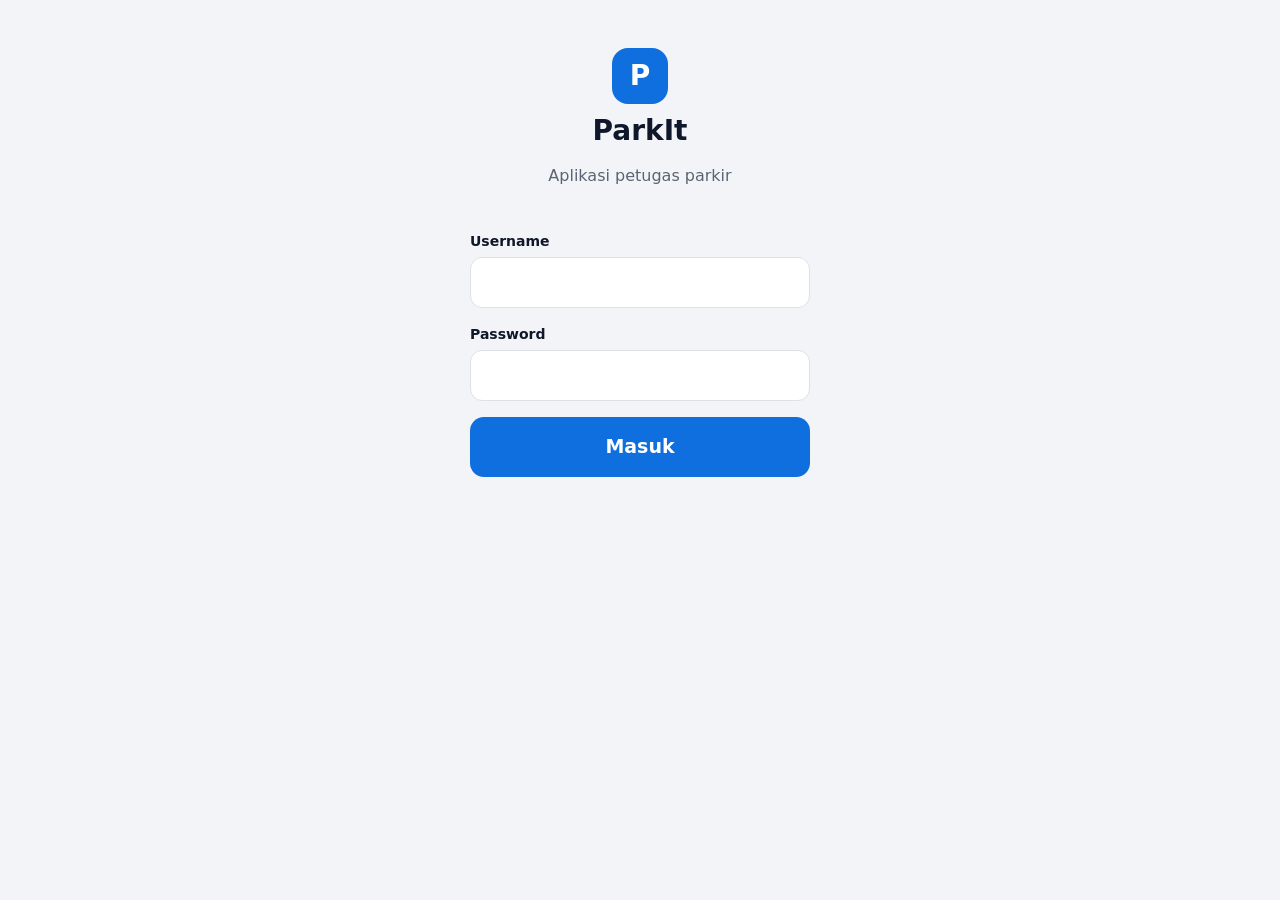
==== pwa/index.html @ 45db6947 "Kertas 56/58 mm & 80 mm, halaman admin Tampilan Resi - Dukungan lebar kertas 56/58 mm (32 kolom, 384" ====
<!doctype html>
<html lang="id">
<head>
<meta charset="utf-8">
<meta name="viewport" content="width=device-width, initial-scale=1, viewport-fit=cover">
<meta name="theme-color" content="#0f172a">
<meta name="mobile-web-app-capable" content="yes">
<title>ParkIt Petugas</title>
<link rel="manifest" href="manifest.webmanifest">
<link rel="icon" href="icons/icon.svg">
<link rel="apple-touch-icon" href="icons/icon-192.png">
<link rel="stylesheet" href="struk.css?v=7">
<link rel="stylesheet" href="app.css?v=7">
</head>
<body>

<!-- ===================== LOGIN ===================== -->
<section class="screen" id="s-login" hidden>
  <form class="login" id="f-login" autocomplete="on">
    <div class="login-brand"><span class="logo">P</span><h1>ParkIt</h1><p class="muted">Aplikasi petugas parkir</p></div>
    <label class="field">Username<input name="username" autocomplete="username" autocapitalize="none" required></label>
    <label class="field">Password<input name="password" type="password" autocomplete="current-password" required></label>
    <button class="btn primary xl" type="submit">Masuk</button>
    <p class="muted small center" id="login-net"></p>
  </form>
</section>

<!-- ===================== PILIH POS ===================== -->
<section class="screen" id="s-pos" hidden>
  <div class="pad">
    <p class="muted">Halo, <b id="pos-nama-petugas"></b></p>
    <h2 class="h-big">Pilih pos untuk memulai shift</h2>
    <form id="f-pos" class="stack">
      <div class="pos-pick">
        <label class="pos-card masuk"><input type="radio" name="pos" value="masuk" required>
          <span class="pos-ic">⬇</span><b>Pos Masuk</b><small>Foto plat, cetak tiket</small></label>
        <label class="pos-card keluar"><input type="radio" name="pos" value="keluar" required>
          <span class="pos-ic">⬆</span><b>Pos Keluar</b><small>Scan tiket, terima bayar</small></label>
      </div>
      <label class="field">Nama pos / gerbang<input name="pos_nama" placeholder="mis. Gerbang Utara" maxlength="50"></label>
      <button class="btn primary xl">Buka Shift</button>
    </form>
    <button class="btn ghost block" id="btn-logout-pos" style="margin-top:24px">Keluar akun</button>
  </div>
</section>

<!-- ===================== APP (setelah shift dibuka) ===================== -->
<div id="app" hidden>
  <header class="topbar">
    <div class="tb-title"><b id="tb-pos"></b><small id="tb-petugas"></small></div>
    <div class="chips">
      <button class="chip" id="chip-net" type="button"></button>
      <button class="chip warn" id="chip-sync" type="button" hidden></button>
      <button class="chip" id="chip-print" type="button"></button>
      <span class="chip" id="chip-bat" hidden></span>
    </div>
  </header>

  <!-- POS MASUK -->
  <section class="screen tab" id="s-masuk" hidden>
    <div class="viewfinder" id="vf-masuk">
      <video id="cam" playsinline muted autoplay></video>
      <div class="vf-guide"><span>Arahkan ke plat nomor</span></div>
      <div class="vf-msg" id="cam-msg" hidden></div>
    </div>
    <div class="controls">
      <div class="seg" role="radiogroup" aria-label="Jenis kendaraan" id="seg-jenis">
        <button type="button" data-jenis="motor" class="on">🏍 Motor</button>
        <button type="button" data-jenis="mobil">🚗 Mobil</button>
      </div>
      <div class="shutter-row">
        <button type="button" class="btn ghost round" id="btn-manual" title="Ketik plat manual">⌨</button>
        <button type="button" class="shutter" id="btn-foto" aria-label="Ambil foto"></button>
        <label class="btn ghost round" title="Kamera bawaan">📷<input type="file" accept="image/*" capture="environment" id="file-foto" hidden></label>
      </div>
    </div>
  </section>

  <!-- POS KELUAR -->
  <section class="screen tab" id="s-keluar" hidden>
    <div class="viewfinder qr" id="vf-keluar">
      <div id="reader"></div>
      <div class="vf-msg" id="scan-msg" hidden></div>
    </div>
    <div class="controls">
      <form class="row" id="f-kode">
        <input name="kode" placeholder="No. tiket bila QR rusak, mis. 6B95-A60D" autocomplete="off" autocapitalize="characters">
        <button class="btn ghost">Cek</button>
      </form>
      <div class="row">
        <label class="btn ghost grow">📷 Foto QR<input type="file" accept="image/*" capture="environment" id="file-qr" hidden></label>
        <button type="button" class="btn warn grow" id="btn-tanpa-tiket">Tanpa tiket / cari plat</button>
      </div>
    </div>
  </section>

  <!-- RIWAYAT -->
  <section class="screen tab" id="s-riwayat" hidden>
    <div class="pad">
      <div class="row between"><h2>Riwayat perangkat ini</h2><span class="muted small">20 terakhir</span></div>
      <div id="list-riwayat" class="list"></div>
    </div>
  </section>

  <!-- SHIFT -->
  <section class="screen tab" id="s-shift" hidden>
    <div class="pad stack">
      <div class="card">
        <div class="row between"><h2>Shift berjalan</h2><button class="btn ghost sm" id="btn-refresh-shift" type="button">↻</button></div>
        <div id="shift-info" class="kv"></div>
      </div>
      <form class="card stack" id="f-tutup">
        <h2>Tutup shift</h2>
        <label class="field">Uang cash yang disetor (Rp)<input name="setor" type="number" inputmode="numeric" min="0" step="500" required></label>
        <div id="selisih-preview" class="muted"></div>
        <label class="field">Catatan<input name="catatan" maxlength="255" placeholder="Opsional"></label>
        <button class="btn danger xl">Tutup Shift</button>
      </form>
      <div class="card stack">
        <h2>Printer</h2>
        <label class="field">Mode cetak
          <select id="sel-printer">
            <option value="bluetooth">Bluetooth langsung (Chrome)</option>
            <option value="rawbt">Aplikasi RawBT</option>
            <option value="browser">Dialog cetak browser</option>
            <option value="none">Tanpa cetak</option>
          </select>
        </label>
        <label class="field" id="opsi-kertas">Lebar kertas printer ini
          <select id="sel-kertas">
            <option value="auto">Ikuti pengaturan admin</option>
            <option value="58">56/58 mm (32 karakter)</option>
            <option value="80">80 mm (48 karakter)</option>
          </select>
        </label>
        <label class="cek" id="opsi-gambar"><input type="checkbox" id="cek-gambar">
          <span><b>Cetak sebagai gambar</b><small>Aktifkan bila hanya QR yang tercetak atau teks hilang/berantakan. Lewat Bluetooth langsung lebih lambat (±10–20 detik); paling cocok dengan RawBT.</small></span></label>
        <label class="field" id="opsi-qr">Ketebalan QR
          <select id="sel-qr">
            <option value="0">Normal — printer mencetak tipis/pucat</option>
            <option value="1">Ditipiskan 1 titik (disarankan)</option>
            <option value="2">Ditipiskan 2 titik — hasil cetak sangat pekat/QR menyatu</option>
          </select>
          <small class="muted">Bila QR di kertas terlihat menggumpal hitam dan tidak terbaca, pilih 2 titik lalu Tes cetak.</small>
        </label>
        <label class="field" id="opsi-paket">Ukuran paket Bluetooth
          <select id="sel-paket">
            <option value="20">20 byte — aman untuk semua printer (disarankan)</option>
            <option value="100">100 byte — lebih cepat</option>
            <option value="180">180 byte — tercepat, bisa terpotong di printer murah</option>
          </select>
        </label>
        <div class="row"><button type="button" class="btn ghost grow" id="btn-pilih-printer">Hubungkan printer</button><button type="button" class="btn ghost grow" id="btn-tes-printer">Tes cetak</button></div>
        <p class="muted small" id="printer-info"></p>
      </div>
      <div class="card stack">
        <div class="row between"><h2>Sinkronisasi</h2><button type="button" class="btn ghost sm" id="btn-sync">Sinkron sekarang</button></div>
        <div id="sync-info" class="muted small"></div>
        <div id="sync-gagal" class="list"></div>
      </div>
      <button type="button" class="btn ghost block" id="btn-logout">Keluar akun</button>
      <p class="muted small center">ParkIt PWA v1.0</p>
    </div>
  </section>

  <nav class="tabbar">
    <button type="button" data-tab="kerja" class="on"><span class="ti">◎</span><span id="tab-kerja-label">Kamera</span></button>
    <button type="button" data-tab="riwayat"><span class="ti">☰</span>Riwayat<em class="badge" id="badge-cetak" hidden></em></button>
    <button type="button" data-tab="shift"><span class="ti">◷</span>Shift</button>
  </nav>
</div>

<!-- Lembar (bottom sheet) dinamis -->
<div class="sheet-wrap" id="sheet" hidden>
  <div class="sheet" role="dialog" aria-modal="true"><div class="sheet-grip"></div><div id="sheet-body"></div></div>
</div>

<div class="toast" id="toast" role="status" aria-live="polite" hidden></div>
<div id="print-area" aria-hidden="true"></div>

<script src="vendor/qrcode.js"></script>
<script src="vendor/html5-qrcode.min.js"></script>
<script src="js/tarif.js"></script>
<script src="js/resi.js?v=7"></script>
<script src="js/printer.js?v=7"></script>
<script src="js/outbox.js"></script>
<script src="js/app.js?v=7"></script>
</body>
</html>
---- pwa/struk.css ----
/* Tampilan kertas thermal untuk bukti tiket/struk (PWA & pratinjau admin). */
/* Bukti tiket/struk: tampilan kertas thermal 58 mm (pratinjau di layar & cetak browser) */
.struk {
  --tinta: #111;
  background: #fff; color: var(--tinta);
  font: clamp(11px, 3.3vw, 13px)/1.35 ui-monospace, "Roboto Mono", "Courier New", monospace;
  width: 100%; max-width: 300px; margin: 0 auto; padding: 16px 14px 22px;
  position: relative;
  box-shadow: 0 6px 24px rgba(0,0,0,.25);
}
/* tepi bawah bergerigi seperti sobekan kertas */
.struk::after {
  content: ""; position: absolute; left: 0; right: 0; bottom: -8px; height: 8px;
  background: linear-gradient(-45deg, transparent 6px, #fff 0) 0 0 / 12px 8px repeat-x,
              linear-gradient(45deg, transparent 6px, #fff 0) 0 0 / 12px 8px repeat-x;
}
.struk .s-judul { text-align: center; font-weight: 800; font-size: 17px; line-height: 1.25; letter-spacing: .02em; }
.struk .s-c { text-align: center; overflow-wrap: anywhere; }
.struk .s-b { font-weight: 800; }
.struk .s-kecil { font-size: 11.5px; color: #333; }
.struk .s-besar {
  text-align: center; font: 800 26px/1.15 "DIN Alternate", "Arial Narrow", ui-monospace, monospace;
  letter-spacing: .06em; margin: 6px auto; padding: 4px 10px; border: 2.5px solid var(--tinta); border-radius: 6px; width: fit-content;
}
.struk .s-kv { display: grid; grid-template-columns: 9.5ch 1fr; }
.struk .s-kv span:last-child { overflow-wrap: anywhere; }
.struk .s-lr { display: flex; justify-content: space-between; gap: 10px; }
.struk .s-lr span:last-child { white-space: nowrap; font-variant-numeric: tabular-nums; }
.struk .s-total { font-weight: 800; font-size: 18px; margin: 2px 0; }
.struk .s-garis { border-top: 1.5px dashed var(--tinta); margin: 7px 0; }
.struk .s-garis2 { border-top: 4px double var(--tinta); margin: 8px 0; }
.struk .s-qr { display: flex; justify-content: center; margin: 8px 0 2px; }
.struk .s-qr svg { width: 164px; height: 164px; }
.struk .s-poin { padding-left: 14px; text-indent: -14px; font-size: 12px; }
.struk .s-poin::before { content: "- "; }

/* Kertas 80 mm: 48 kolom */
.struk.w80 { max-width: 440px; padding: 18px 18px 24px; }
.struk.w80 .s-kv { grid-template-columns: 11ch 1fr; }
.struk.w80 .s-qr svg { width: 196px; height: 196px; }
.struk.w80 .s-judul { font-size: 20px; }
---- pwa/app.css ----
:root {
  --bg: #f2f4f7;
  --surface: #ffffff;
  --surface-2: #f6f7f9;
  --border: #dde1e7;
  --text: #0f172a;
  --muted: #5b6474;
  --primary: #0f6fde;
  --primary-ink: #fff;
  --pos: #0f6fde;            /* warna aksen pos aktif: biru masuk / hijau keluar */
  --ok: #0e8a5f;
  --warn: #b26a00;
  --warn-bg: #fff4e0;
  --danger: #d0342c;
  --top: #0f172a;
  --radius: 14px;
  --tabbar: 64px;
  color-scheme: light;
}
@media (prefers-color-scheme: dark) {
  :root {
    --bg: #0b0f15; --surface: #151b24; --surface-2: #1b222d; --border: #2a3340; --text: #eef2f7; --muted: #94a0b2;
    --primary: #3d8bff; --warn-bg: #2d220f; --top: #05080c; color-scheme: dark;
  }
}
body.pos-keluar { --pos: #0e8a5f; }

* { box-sizing: border-box; -webkit-tap-highlight-color: transparent; }
html, body { margin: 0; height: 100%; }
body { font: 16px/1.45 system-ui, -apple-system, "Segoe UI", Roboto, sans-serif; background: var(--bg); color: var(--text); overscroll-behavior: none; }
h1, h2, h3 { margin: 0; line-height: 1.2; }
h2 { font-size: 18px; }
.h-big { font-size: 24px; margin: 4px 0 20px; }
.muted { color: var(--muted); }
.small { font-size: 13px; }
.center { text-align: center; }
.pad { padding: 16px; padding-bottom: calc(var(--tabbar) + 24px); max-width: 640px; margin: 0 auto; }
.stack { display: grid; gap: 14px; }
.row { display: flex; gap: 10px; align-items: center; }
.row.between { justify-content: space-between; }
.grow { flex: 1; }
[hidden] { display: none !important; }

/* Buttons & fields */
.btn { appearance: none; border: 1px solid transparent; border-radius: 12px; padding: 12px 16px; font: inherit; font-weight: 650; cursor: pointer; background: var(--surface-2); color: var(--text); display: inline-flex; align-items: center; justify-content: center; gap: 8px; min-height: 48px; text-align: center; }
.btn:active { transform: scale(.98); }
.btn:disabled { opacity: .5; }
.btn.primary { background: var(--pos); color: #fff; }
.btn.ok { background: var(--ok); color: #fff; }
.btn.qris { background: var(--primary); color: #fff; }
.btn.danger { background: var(--danger); color: #fff; }
.btn.warn { background: var(--warn-bg); color: var(--warn); border-color: transparent; }
.btn.ghost { background: var(--surface); border-color: var(--border); }
.btn.xl { min-height: 60px; font-size: 19px; border-radius: 14px; }
.btn.sm { min-height: 34px; padding: 6px 12px; font-size: 14px; }
.btn.block { width: 100%; }
.btn.round { width: 56px; height: 56px; border-radius: 50%; padding: 0; font-size: 22px; }
.field { display: grid; gap: 6px; font-weight: 600; font-size: 14px; }
input, select, textarea { font: inherit; font-size: 17px; color: var(--text); background: var(--surface); border: 1.5px solid var(--border); border-radius: 12px; padding: 12px 14px; width: 100%; min-height: 50px; }
input:focus, select:focus { outline: none; border-color: var(--pos); box-shadow: 0 0 0 3px color-mix(in srgb, var(--pos) 20%, transparent); }
.card { background: var(--surface); border: 1px solid var(--border); border-radius: var(--radius); padding: 16px; }
.kv { display: grid; grid-template-columns: auto 1fr; gap: 6px 14px; margin-top: 10px; }
.kv dt, .kv .k { color: var(--muted); }
.kv .v { text-align: right; font-weight: 600; font-variant-numeric: tabular-nums; }

/* Login & pos */
.screen { min-height: 100vh; min-height: 100dvh; }
#app .screen { min-height: 0; }
.login { max-width: 380px; margin: 0 auto; padding: 48px 20px; display: grid; gap: 16px; }
.login-brand { text-align: center; margin-bottom: 12px; }
.login-brand h1 { font-size: 28px; margin-top: 10px; }
.logo { width: 56px; height: 56px; border-radius: 16px; background: var(--primary); color: #fff; display: inline-grid; place-items: center; font-weight: 800; font-size: 28px; }
.pos-pick { display: grid; grid-template-columns: 1fr 1fr; gap: 12px; }
.pos-card { position: relative; background: var(--surface); border: 2px solid var(--border); border-radius: 18px; padding: 18px 14px; display: grid; gap: 4px; justify-items: start; cursor: pointer; }
.pos-card input { position: absolute; opacity: 0; }
.pos-card b { font-size: 18px; }
.pos-card small { color: var(--muted); }
.pos-ic { width: 44px; height: 44px; border-radius: 12px; display: grid; place-items: center; font-size: 22px; color: #fff; margin-bottom: 8px; }
.pos-card.masuk .pos-ic { background: #0f6fde; }
.pos-card.keluar .pos-ic { background: #0e8a5f; }
.pos-card:has(input:checked) { border-color: var(--text); box-shadow: 0 0 0 2px var(--text) inset; }

/* Top bar */
.topbar { position: sticky; top: 0; z-index: 10; background: var(--top); color: #fff; padding: 10px 12px; padding-top: max(10px, env(safe-area-inset-top)); display: flex; align-items: center; gap: 10px; }
.topbar::before { content: ""; position: absolute; left: 0; right: 0; bottom: 0; height: 3px; background: var(--pos); }
.tb-title { flex: 1; min-width: 0; }
.tb-title b { display: block; font-size: 16px; white-space: nowrap; overflow: hidden; text-overflow: ellipsis; }
.tb-title small { opacity: .7; font-size: 12px; display: block; white-space: nowrap; overflow: hidden; text-overflow: ellipsis; }
.chips { display: flex; gap: 5px; flex-wrap: wrap; justify-content: flex-end; max-width: 62%; }
.chip { border: 0; font: inherit; font-size: 12px; font-weight: 700; padding: 5px 9px; border-radius: 99px; background: rgba(255,255,255,.12); color: #fff; white-space: nowrap; }
.chip.ok { background: rgba(14,138,95,.3); color: #7ff0c3; }
.chip.warn { background: rgba(255,170,0,.25); color: #ffd27a; }
.chip.bad { background: rgba(208,52,44,.35); color: #ffb3ae; }

/* Viewfinder */
/* Layout aplikasi: topbar + konten (mengisi sisa layar) + tabbar tetap. Kamera mengisi ruang tersisa
   sehingga kontrol & tombol rana selalu terlihat di atas tabbar, berapa pun tinggi layar HP. */
#app { display: flex; flex-direction: column; height: 100vh; height: 100dvh; }
#app > .topbar { flex: none; }
.tab { flex: 1; min-height: 0; overflow-y: auto; padding-bottom: calc(var(--tabbar) + env(safe-area-inset-bottom)); }
#s-masuk, #s-keluar { display: flex; flex-direction: column; overflow: hidden; }
.viewfinder { position: relative; background: #000; flex: 1; min-height: 160px; width: 100%; overflow: hidden; }
.viewfinder video { width: 100%; height: 100%; object-fit: cover; display: block; }
.vf-guide { position: absolute; inset: 0; display: grid; place-items: center; pointer-events: none; }
.vf-guide span { width: 78%; aspect-ratio: 3.2 / 1; border: 3px solid rgba(255,255,255,.85); border-radius: 12px; box-shadow: 0 0 0 100vmax rgba(0,0,0,.28); display: grid; place-items: end center; color: #fff; font-size: 13px; font-weight: 600; padding-bottom: 6px; transform: translateY(-4%); }
.vf-msg { position: absolute; inset: 0; display: grid; place-items: center; text-align: center; padding: 24px; color: #fff; background: rgba(0,0,0,.72); font-weight: 600; }
.viewfinder.qr #reader { width: 100%; height: 100%; }
.viewfinder.qr #reader video { object-fit: cover; }
.controls { flex: none; padding: 12px 16px; display: grid; gap: 12px; width: 100%; max-width: 640px; margin: 0 auto; }
.seg { display: grid; grid-template-columns: 1fr 1fr; background: var(--surface-2); border: 1px solid var(--border); border-radius: 14px; padding: 4px; }
.seg button { border: 0; background: none; font: inherit; font-weight: 700; padding: 12px; border-radius: 10px; color: var(--muted); min-height: 50px; font-size: 17px; }
.seg button.on { background: var(--surface); color: var(--text); box-shadow: 0 1px 3px rgba(0,0,0,.15); outline: 2px solid var(--pos); }
.shutter-row { display: flex; align-items: center; justify-content: space-around; }
.shutter { width: 84px; height: 84px; border-radius: 50%; border: 5px solid var(--pos); background: var(--surface); box-shadow: inset 0 0 0 5px var(--surface), inset 0 0 0 40px var(--pos); cursor: pointer; }
.shutter:active { transform: scale(.94); }
.shutter:disabled { opacity: .5; }

/* Plat nomor bergaya pelat (putih, huruf hitam — standar baru) */
.plat-input { font-family: "DIN Alternate", "Arial Narrow", ui-monospace, monospace; font-size: 34px; font-weight: 800; letter-spacing: .06em; text-align: center; text-transform: uppercase; background: #fff; color: #111; border: 3px solid #111; border-radius: 10px; min-height: 70px; }
.plat-input:focus { border-color: var(--pos); box-shadow: 0 0 0 4px color-mix(in srgb, var(--pos) 25%, transparent); }
.plat-input.ragu { background: #fff6d6; border-color: #e0a000; box-shadow: 0 0 0 4px rgba(224,160,0,.3); }
.ocr-state.warn { font-size: 15px; }
.plat { font-family: "DIN Alternate", "Arial Narrow", ui-monospace, monospace; font-weight: 800; letter-spacing: .05em; background: #fff; color: #111; border: 2px solid #111; border-radius: 6px; padding: 1px 8px; white-space: nowrap; display: inline-block; }
.plat.lg { font-size: 30px; padding: 4px 14px; border-width: 3px; border-radius: 9px; }
.ocr-state { font-size: 14px; font-weight: 600; display: flex; gap: 8px; align-items: center; min-height: 22px; }
.ocr-state.ok { color: var(--ok); }
.ocr-state.warn { color: var(--warn); }
.spin { width: 16px; height: 16px; border: 2.5px solid currentColor; border-right-color: transparent; border-radius: 50%; animation: spin .7s linear infinite; display: inline-block; }
@keyframes spin { to { transform: rotate(360deg); } }

/* Sheet */
.sheet-wrap { position: fixed; inset: 0; z-index: 50; background: rgba(5,10,20,.55); display: flex; align-items: flex-end; justify-content: center; animation: fade .15s; }
.sheet { background: var(--bg); width: 100%; max-width: 640px; max-height: 94dvh; overflow-y: auto; border-radius: 22px 22px 0 0; padding: 8px 16px calc(16px + env(safe-area-inset-bottom)); animation: up .2s ease-out; }
.sheet-grip { width: 44px; height: 5px; border-radius: 9px; background: var(--border); margin: 4px auto 12px; }
@keyframes up { from { transform: translateY(40px); opacity: .5; } }
@keyframes fade { from { opacity: 0; } }
.sheet h3 { font-size: 20px; }
.photo { width: 100%; max-height: 210px; object-fit: cover; border-radius: 12px; background: #000; display: block; }
.big-total { font-size: 46px; font-weight: 800; letter-spacing: -.02em; font-variant-numeric: tabular-nums; line-height: 1.05; }
.total-box { background: var(--surface); border: 2px solid var(--pos); border-radius: 16px; padding: 14px 16px; text-align: center; }
.rincian { width: 100%; border-collapse: collapse; font-size: 15px; }
.rincian td { padding: 5px 0; border-bottom: 1px dashed var(--border); }
.rincian td:last-child { text-align: right; font-variant-numeric: tabular-nums; }
.pay-grid { display: grid; grid-template-columns: 1fr 1fr; gap: 12px; }
.pay-grid .btn { min-height: 72px; font-size: 20px; }
.quick { display: grid; grid-template-columns: repeat(3, 1fr); gap: 8px; }
.quick .btn { min-height: 48px; font-size: 15px; }
.kembali { font-size: 30px; font-weight: 800; font-variant-numeric: tabular-nums; }
.qris-img { width: 100%; max-width: 320px; margin: 0 auto; display: block; background: #fff; border-radius: 12px; padding: 8px; }
.alert { padding: 12px 14px; border-radius: 12px; background: var(--warn-bg); color: var(--warn); font-weight: 600; font-size: 14px; }
.alert.bad { background: color-mix(in srgb, var(--danger) 14%, transparent); color: var(--danger); }
.info-grid { display: grid; grid-template-columns: 1fr 1fr; gap: 10px; }
.info-grid div { background: var(--surface); border: 1px solid var(--border); border-radius: 12px; padding: 10px 12px; }
.info-grid small { color: var(--muted); display: block; font-size: 12px; font-weight: 600; text-transform: uppercase; letter-spacing: .04em; }
.info-grid b { font-size: 17px; font-variant-numeric: tabular-nums; }

/* List */
.list { display: grid; gap: 10px; margin-top: 12px; }
.item { background: var(--surface); border: 1px solid var(--border); border-radius: 14px; padding: 12px 14px; display: grid; gap: 8px; }
.item .row { flex-wrap: wrap; }
.tag { font-size: 12px; font-weight: 700; padding: 2px 8px; border-radius: 99px; background: var(--surface-2); color: var(--muted); }
.tag.in { background: #e3eefc; color: #0f5fc0; }
.tag.out { background: #dff3ea; color: #0b7550; }
.tag.bad { background: #fde7e6; color: #b42a23; }
.tag.warn { background: var(--warn-bg); color: var(--warn); }
.empty { text-align: center; padding: 36px 16px; color: var(--muted); }
.result-item { display: flex; gap: 12px; align-items: center; text-align: left; width: 100%; }
.result-item img { width: 72px; height: 54px; object-fit: cover; border-radius: 8px; background: var(--surface-2); flex: none; }

/* Tab bar */
.tabbar { position: fixed; left: 0; right: 0; bottom: 0; z-index: 20; height: calc(var(--tabbar) + env(safe-area-inset-bottom)); padding-bottom: env(safe-area-inset-bottom); background: var(--surface); border-top: 1px solid var(--border); display: grid; grid-template-columns: repeat(3, 1fr); }
.tabbar button { border: 0; background: none; font: inherit; font-size: 12px; font-weight: 700; color: var(--muted); display: grid; place-items: center; align-content: center; gap: 2px; position: relative; }
.tabbar .ti { font-size: 20px; line-height: 1; }
.tabbar button.on { color: var(--pos); }
.tabbar .badge { position: absolute; top: 6px; left: 56%; background: var(--danger); color: #fff; font-style: normal; font-size: 11px; border-radius: 99px; padding: 0 6px; }

/* Toast */
.toast { position: fixed; left: 50%; transform: translateX(-50%); bottom: calc(var(--tabbar) + 16px + env(safe-area-inset-bottom)); z-index: 60; background: #111827; color: #fff; padding: 12px 18px; border-radius: 12px; font-weight: 600; max-width: calc(100% - 32px); box-shadow: 0 8px 24px rgba(0,0,0,.3); animation: up .2s; }
.toast.ok { background: var(--ok); }
.toast.bad { background: var(--danger); }

/* Gaya kertas tiket/struk (.struk) ada di struk.css — dipakai juga oleh admin. */
.bukti-wrap { background: #d9dde3; border-radius: 14px; padding: 16px 12px 22px; max-height: 58dvh; overflow: auto; }
@media (prefers-color-scheme: dark) { .bukti-wrap { background: #2a313c; } }
.bukti-aksi { display: grid; gap: 10px; margin-top: 12px; }
.cetak-status { font-weight: 700; font-size: 14px; text-align: center; min-height: 20px; display: flex; gap: 8px; justify-content: center; align-items: center; color: var(--muted); }
.cetak-status.ok { color: var(--ok); }
.cetak-status.bad { color: var(--danger); }

/* Area cetak browser (58 mm) */
#print-area { display: none; }
@media print {
  @page { size: 58mm auto; margin: 0; }
  body > *:not(#print-area) { display: none !important; }
  #print-area { display: block; }
  #print-area .cetak-img { display: block; width: 100%; height: auto; image-rendering: pixelated; }
  #print-area .struk { width: 54mm; max-width: none; margin: 0 2mm; padding: 0; box-shadow: none; font-size: 10.5px; }
  #print-area .struk::after { display: none; }
  #print-area .struk .s-qr svg { width: 34mm; height: 34mm; }
  #print-area .struk .s-besar { font-size: 20px; }
  #print-area .struk .s-kv { grid-template-columns: 15mm 1fr; }
}

/* Layar HP pendek: kontrol lebih ringkas */
@media (max-height: 740px) {
  .seg button { min-height: 42px; padding: 8px; font-size: 16px; }
  .shutter { width: 68px; height: 68px; border-width: 4px; box-shadow: inset 0 0 0 4px var(--surface), inset 0 0 0 34px var(--pos); }
  .btn.round { width: 48px; height: 48px; }
  .controls { padding: 10px 16px; gap: 10px; }
}

/* Kotak centang besar (pengaturan printer) */
.cek { display: flex; gap: 12px; align-items: flex-start; background: var(--surface-2); border: 1px solid var(--border); border-radius: 12px; padding: 12px; cursor: pointer; }
.cek input { width: 22px; height: 22px; min-height: 0; flex: none; margin-top: 2px; accent-color: var(--pos); }
.cek small { display: block; color: var(--muted); font-size: 13px; margin-top: 2px; }
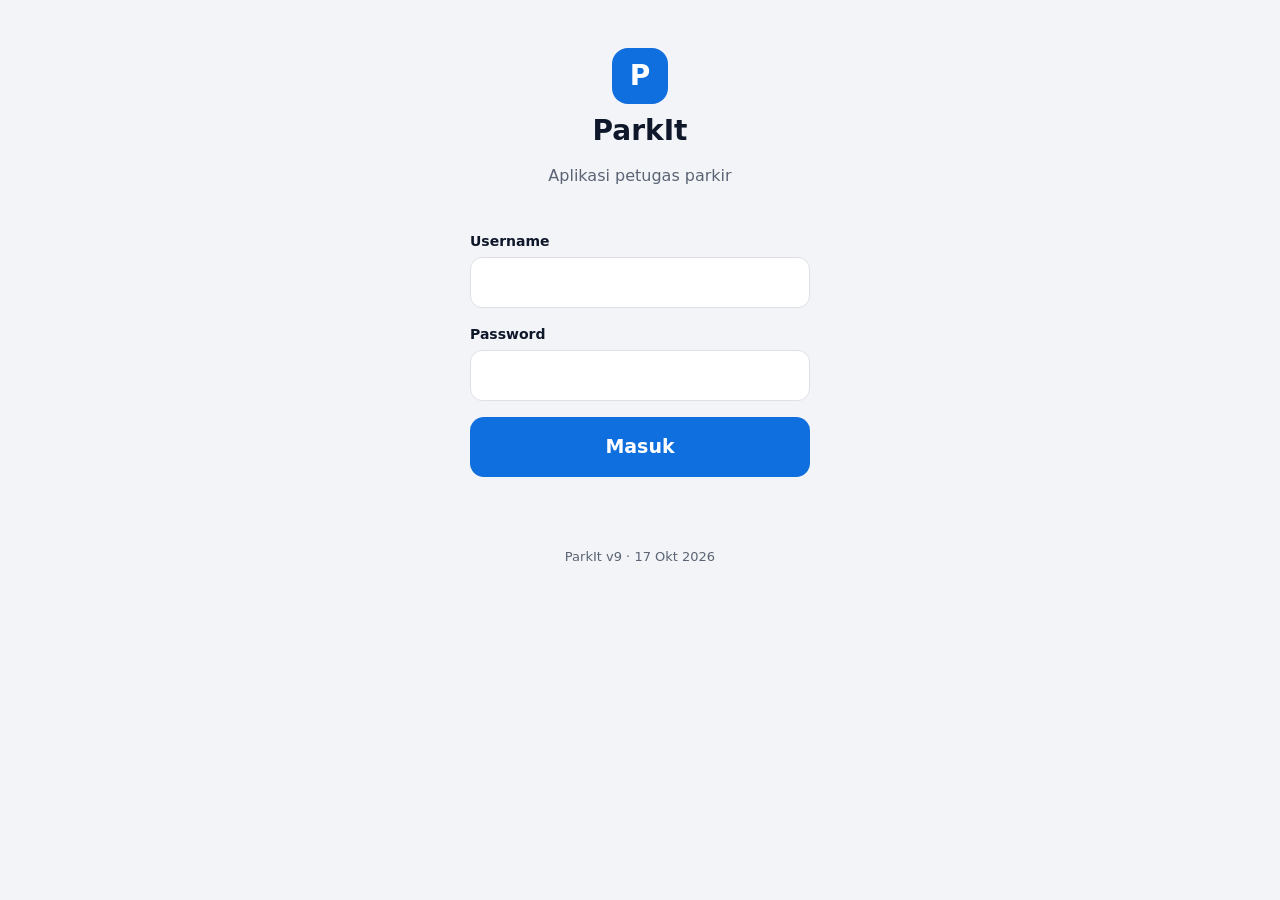
==== commit f7486edb: "Deteksi versi PWA, pembaruan otomatis, migrasi database idempoten Versi aplikasi petugas: - pwa/vers" ====
--- a/pwa/index.html
+++ b/pwa/index.html
@@ -9,8 +9,8 @@
 <link rel="manifest" href="manifest.webmanifest">
 <link rel="icon" href="icons/icon.svg">
 <link rel="apple-touch-icon" href="icons/icon-192.png">
-<link rel="stylesheet" href="struk.css?v=7">
-<link rel="stylesheet" href="app.css?v=7">
+<link rel="stylesheet" href="struk.css?v=9">
+<link rel="stylesheet" href="app.css?v=9">
 </head>
 <body>
 
@@ -22,6 +22,7 @@
     <label class="field">Password<input name="password" type="password" autocomplete="current-password" required></label>
     <button class="btn primary xl" type="submit">Masuk</button>
     <p class="muted small center" id="login-net"></p>
+    <p class="muted small center" id="ver-login"></p>
   </form>
 </section>
 
@@ -55,6 +56,8 @@
       <span class="chip" id="chip-bat" hidden></span>
     </div>
   </header>
+  <div class="banner-printer info" id="banner-update" role="status" hidden><span id="bu-teks">Versi baru aplikasi tersedia.</span><button type="button" id="bu-aksi">Muat ulang</button></div>
+  <div class="banner-printer warn" id="banner-printer" role="alert" hidden><span id="bp-teks"></span><button type="button" id="bp-aksi">Hubungkan</button></div>
 
   <!-- POS MASUK -->
   <section class="screen tab" id="s-masuk" hidden>
@@ -159,7 +162,7 @@
         <div id="sync-gagal" class="list"></div>
       </div>
       <button type="button" class="btn ghost block" id="btn-logout">Keluar akun</button>
-      <p class="muted small center">ParkIt PWA v1.0</p>
+      <p class="muted small center" id="ver-shift">ParkIt</p>
     </div>
   </section>
 
@@ -180,10 +183,11 @@
 
 <script src="vendor/qrcode.js"></script>
 <script src="vendor/html5-qrcode.min.js"></script>
+<script src="versi.js?v=9"></script>
 <script src="js/tarif.js"></script>
-<script src="js/resi.js?v=7"></script>
-<script src="js/printer.js?v=7"></script>
+<script src="js/resi.js?v=9"></script>
+<script src="js/printer.js?v=9"></script>
 <script src="js/outbox.js"></script>
-<script src="js/app.js?v=7"></script>
+<script src="js/app.js?v=9"></script>
 </body>
 </html>
--- a/pwa/app.css
+++ b/pwa/app.css
@@ -213,3 +213,11 @@
 .cek { display: flex; gap: 12px; align-items: flex-start; background: var(--surface-2); border: 1px solid var(--border); border-radius: 12px; padding: 12px; cursor: pointer; }
 .cek input { width: 22px; height: 22px; min-height: 0; flex: none; margin-top: 2px; accent-color: var(--pos); }
 .cek small { display: block; color: var(--muted); font-size: 13px; margin-top: 2px; }
+
+/* Banner status printer (tampil selama shift bila printer Bluetooth terputus) */
+.banner-printer { flex: none; display: flex; align-items: center; gap: 10px; padding: 8px 12px; font-size: 14px; font-weight: 600; }
+.banner-printer.warn { background: #fff1d6; color: #7a4a00; }
+.banner-printer.bad { background: #fde3e1; color: #9b1c15; }
+.banner-printer span { flex: 1; min-width: 0; }
+.banner-printer button { flex: none; border: 0; border-radius: 9px; padding: 8px 12px; font: inherit; font-weight: 700; background: rgba(0,0,0,.12); color: inherit; min-height: 38px; }
+.banner-printer.info { background: #dcebff; color: #0b4a9e; }
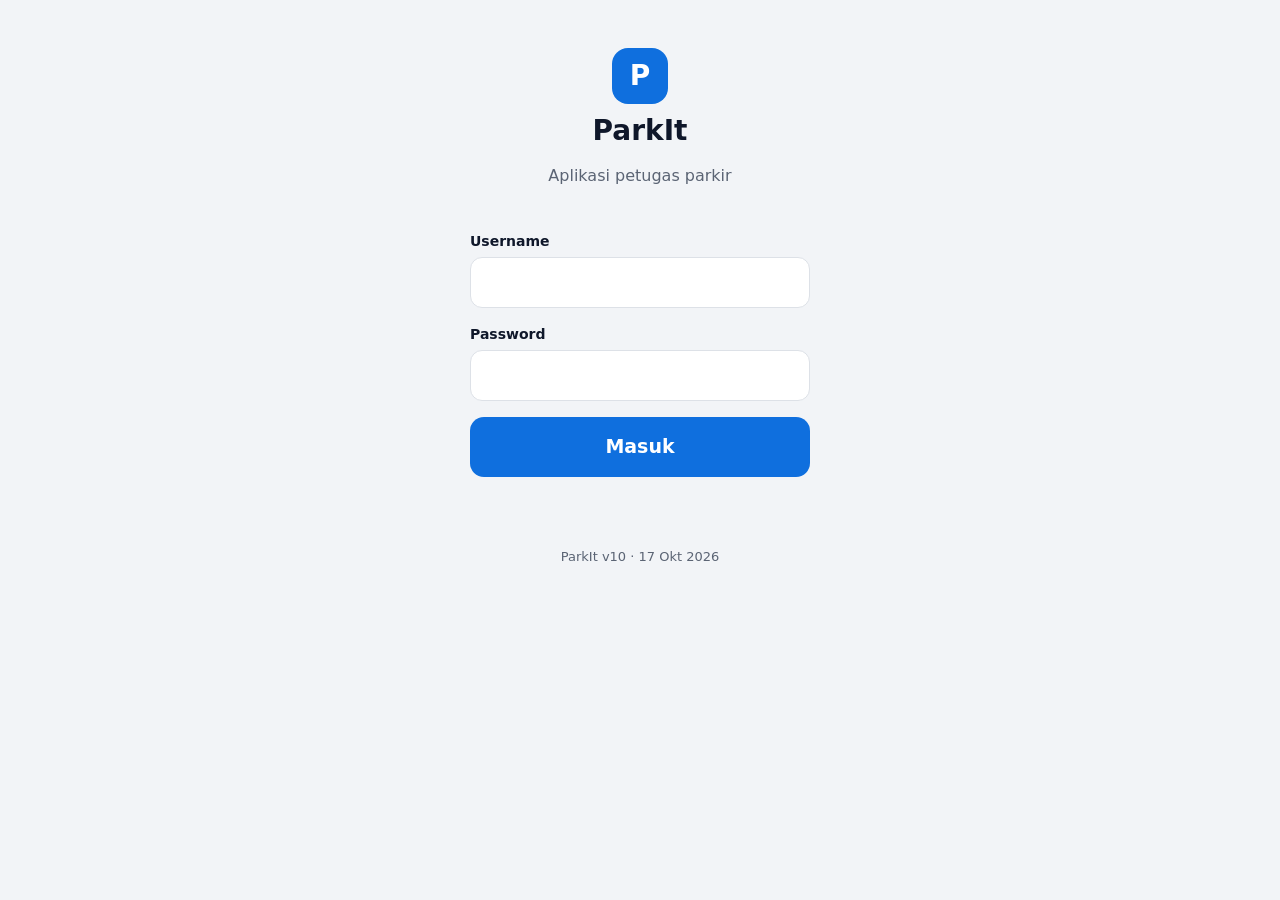
==== commit 83f579b0: "Tutup shift pos masuk: rekap tiket, tanpa setoran Pos masuk tidak menerima uang (pembayaran di pos k" ====
--- a/pwa/index.html
+++ b/pwa/index.html
@@ -9,8 +9,8 @@
 <link rel="manifest" href="manifest.webmanifest">
 <link rel="icon" href="icons/icon.svg">
 <link rel="apple-touch-icon" href="icons/icon-192.png">
-<link rel="stylesheet" href="struk.css?v=9">
-<link rel="stylesheet" href="app.css?v=9">
+<link rel="stylesheet" href="struk.css?v=10">
+<link rel="stylesheet" href="app.css?v=10">
 </head>
 <body>
 
@@ -114,8 +114,11 @@
       </div>
       <form class="card stack" id="f-tutup">
         <h2>Tutup shift</h2>
-        <label class="field">Uang cash yang disetor (Rp)<input name="setor" type="number" inputmode="numeric" min="0" step="500" required></label>
-        <div id="selisih-preview" class="muted"></div>
+        <p class="muted small" id="tutup-info" hidden style="margin:0">Pos masuk tidak menerima uang, jadi tidak ada setoran. Tutup shift mencatat rekap tiket yang diterbitkan.</p>
+        <div id="tutup-uang" class="stack">
+          <label class="field">Uang cash yang disetor (Rp)<input name="setor" type="number" inputmode="numeric" min="0" step="500" required></label>
+          <div id="selisih-preview" class="muted"></div>
+        </div>
         <label class="field">Catatan<input name="catatan" maxlength="255" placeholder="Opsional"></label>
         <button class="btn danger xl">Tutup Shift</button>
       </form>
@@ -183,11 +186,11 @@
 
 <script src="vendor/qrcode.js"></script>
 <script src="vendor/html5-qrcode.min.js"></script>
-<script src="versi.js?v=9"></script>
+<script src="versi.js?v=10"></script>
 <script src="js/tarif.js"></script>
-<script src="js/resi.js?v=9"></script>
-<script src="js/printer.js?v=9"></script>
+<script src="js/resi.js?v=10"></script>
+<script src="js/printer.js?v=10"></script>
 <script src="js/outbox.js"></script>
-<script src="js/app.js?v=9"></script>
+<script src="js/app.js?v=10"></script>
 </body>
 </html>
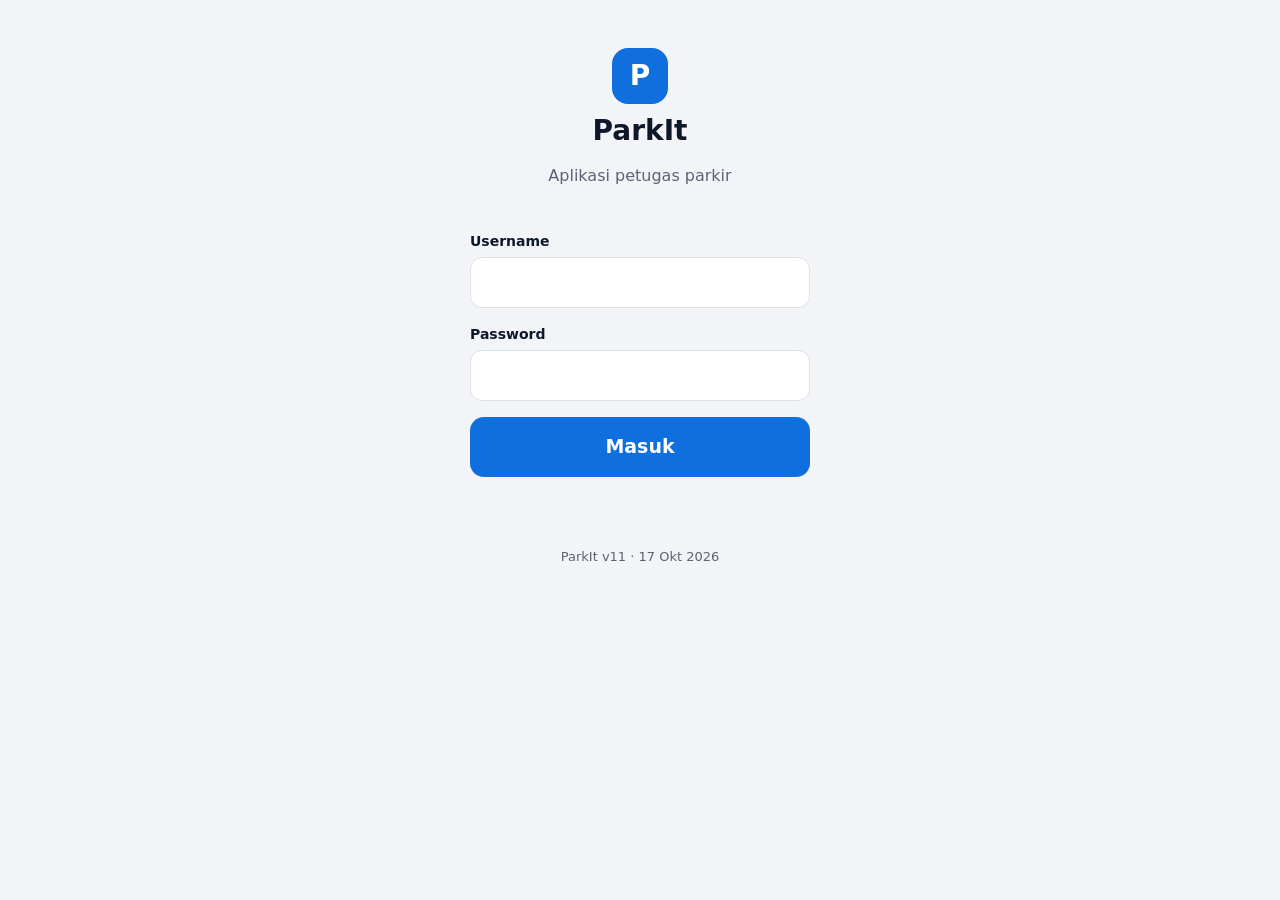
==== commit 29469d96: "Keamanan batch 1: tutup kebocoran pendapatan & perkuat login Temuan QA prioritas tinggi (semua terbu" ====
--- a/pwa/index.html
+++ b/pwa/index.html
@@ -9,8 +9,8 @@
 <link rel="manifest" href="manifest.webmanifest">
 <link rel="icon" href="icons/icon.svg">
 <link rel="apple-touch-icon" href="icons/icon-192.png">
-<link rel="stylesheet" href="struk.css?v=10">
-<link rel="stylesheet" href="app.css?v=10">
+<link rel="stylesheet" href="struk.css?v=11">
+<link rel="stylesheet" href="app.css?v=11">
 </head>
 <body>
 
@@ -186,11 +186,11 @@
 
 <script src="vendor/qrcode.js"></script>
 <script src="vendor/html5-qrcode.min.js"></script>
-<script src="versi.js?v=10"></script>
+<script src="versi.js?v=11"></script>
 <script src="js/tarif.js"></script>
-<script src="js/resi.js?v=10"></script>
-<script src="js/printer.js?v=10"></script>
+<script src="js/resi.js?v=11"></script>
+<script src="js/printer.js?v=11"></script>
 <script src="js/outbox.js"></script>
-<script src="js/app.js?v=10"></script>
+<script src="js/app.js?v=11"></script>
 </body>
 </html>
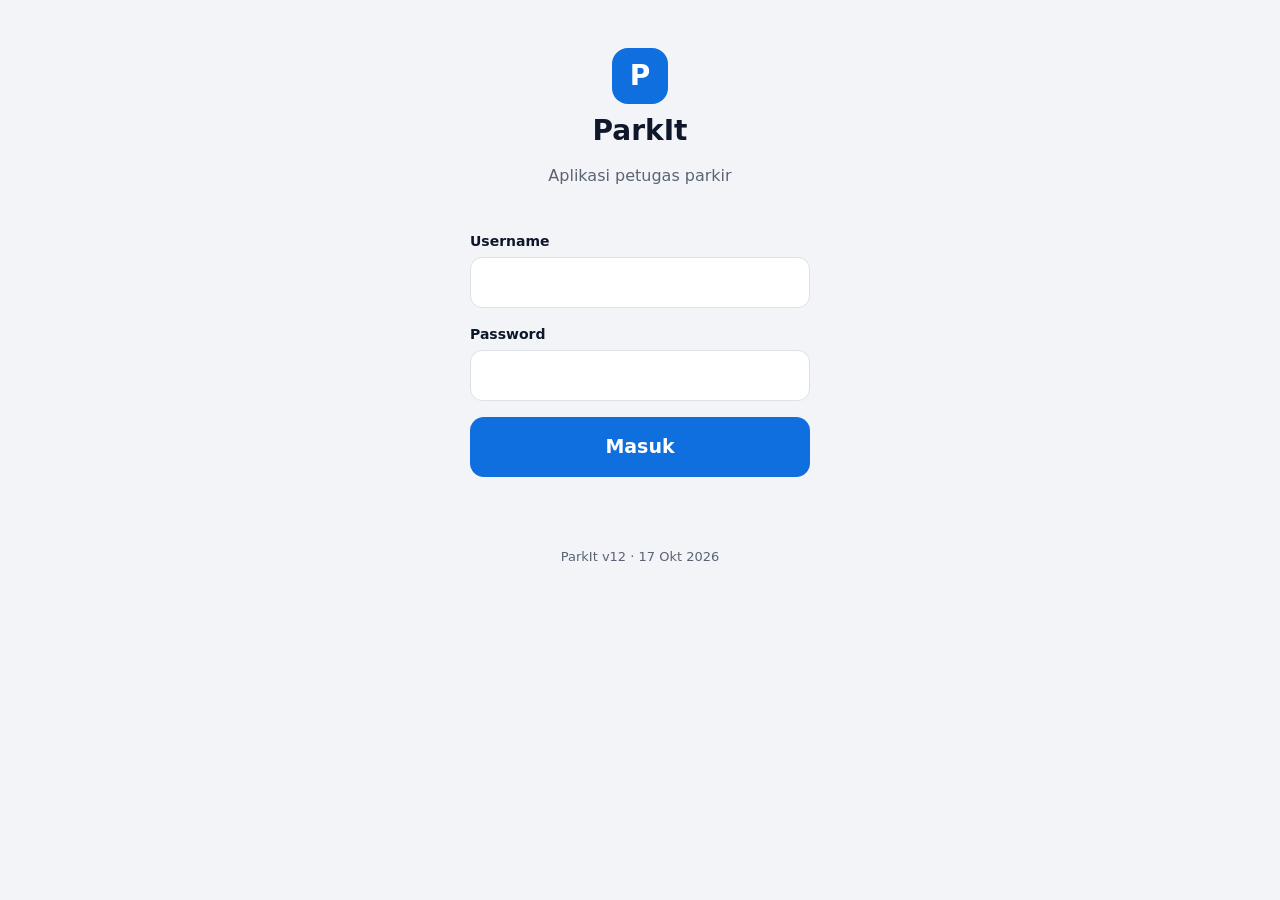
==== commit 91c058ad: "Keamanan batch 2: sesi per perangkat, header & CSP, foto bertanda tangan Temuan QA prioritas sedang:" ====
--- a/pwa/index.html
+++ b/pwa/index.html
@@ -9,8 +9,8 @@
 <link rel="manifest" href="manifest.webmanifest">
 <link rel="icon" href="icons/icon.svg">
 <link rel="apple-touch-icon" href="icons/icon-192.png">
-<link rel="stylesheet" href="struk.css?v=11">
-<link rel="stylesheet" href="app.css?v=11">
+<link rel="stylesheet" href="struk.css?v=12">
+<link rel="stylesheet" href="app.css?v=12">
 </head>
 <body>
 
@@ -186,11 +186,11 @@
 
 <script src="vendor/qrcode.js"></script>
 <script src="vendor/html5-qrcode.min.js"></script>
-<script src="versi.js?v=11"></script>
+<script src="versi.js?v=12"></script>
 <script src="js/tarif.js"></script>
-<script src="js/resi.js?v=11"></script>
-<script src="js/printer.js?v=11"></script>
+<script src="js/resi.js?v=12"></script>
+<script src="js/printer.js?v=12"></script>
 <script src="js/outbox.js"></script>
-<script src="js/app.js?v=11"></script>
+<script src="js/app.js?v=12"></script>
 </body>
 </html>
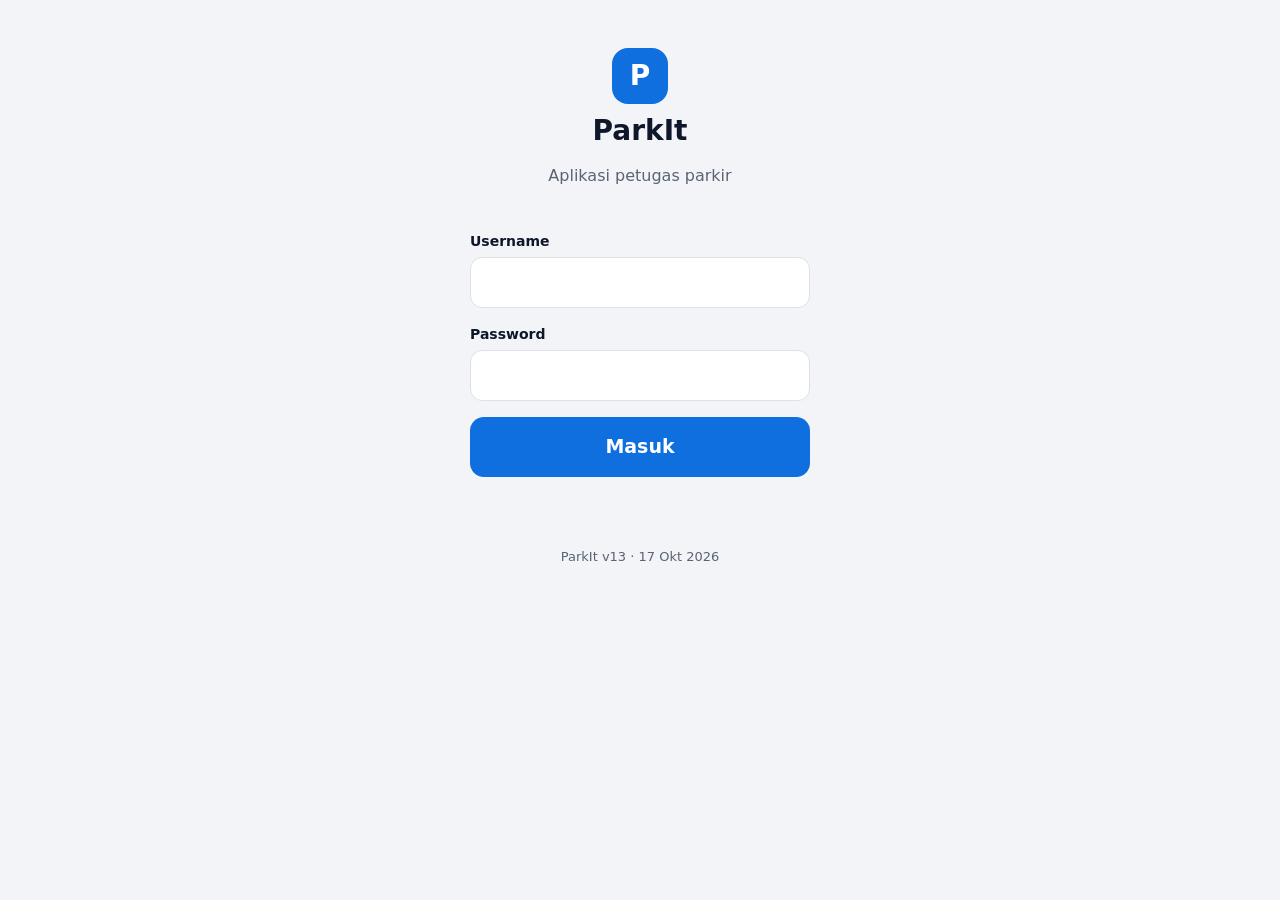
==== commit 0d7d88ae: "Operasional batch 3: PHP 8, kondisi HP, backup, pemantauan, uji otomatis Temuan QA kelancaran operas" ====
--- a/pwa/index.html
+++ b/pwa/index.html
@@ -9,8 +9,8 @@
 <link rel="manifest" href="manifest.webmanifest">
 <link rel="icon" href="icons/icon.svg">
 <link rel="apple-touch-icon" href="icons/icon-192.png">
-<link rel="stylesheet" href="struk.css?v=12">
-<link rel="stylesheet" href="app.css?v=12">
+<link rel="stylesheet" href="struk.css?v=13">
+<link rel="stylesheet" href="app.css?v=13">
 </head>
 <body>
 
@@ -56,6 +56,8 @@
       <span class="chip" id="chip-bat" hidden></span>
     </div>
   </header>
+  <div class="banner-printer bad" id="banner-jam" role="alert" hidden><span id="bj-teks"></span><button type="button" id="bj-aksi">Cek lagi</button></div>
+  <div class="banner-printer warn" id="banner-antre" role="alert" hidden><span id="ba-teks"></span><button type="button" id="ba-aksi">Sinkron sekarang</button></div>
   <div class="banner-printer info" id="banner-update" role="status" hidden><span id="bu-teks">Versi baru aplikasi tersedia.</span><button type="button" id="bu-aksi">Muat ulang</button></div>
   <div class="banner-printer warn" id="banner-printer" role="alert" hidden><span id="bp-teks"></span><button type="button" id="bp-aksi">Hubungkan</button></div>
 
@@ -186,11 +188,11 @@
 
 <script src="vendor/qrcode.js"></script>
 <script src="vendor/html5-qrcode.min.js"></script>
-<script src="versi.js?v=12"></script>
+<script src="versi.js?v=13"></script>
 <script src="js/tarif.js"></script>
-<script src="js/resi.js?v=12"></script>
-<script src="js/printer.js?v=12"></script>
+<script src="js/resi.js?v=13"></script>
+<script src="js/printer.js?v=13"></script>
 <script src="js/outbox.js"></script>
-<script src="js/app.js?v=12"></script>
+<script src="js/app.js?v=13"></script>
 </body>
 </html>
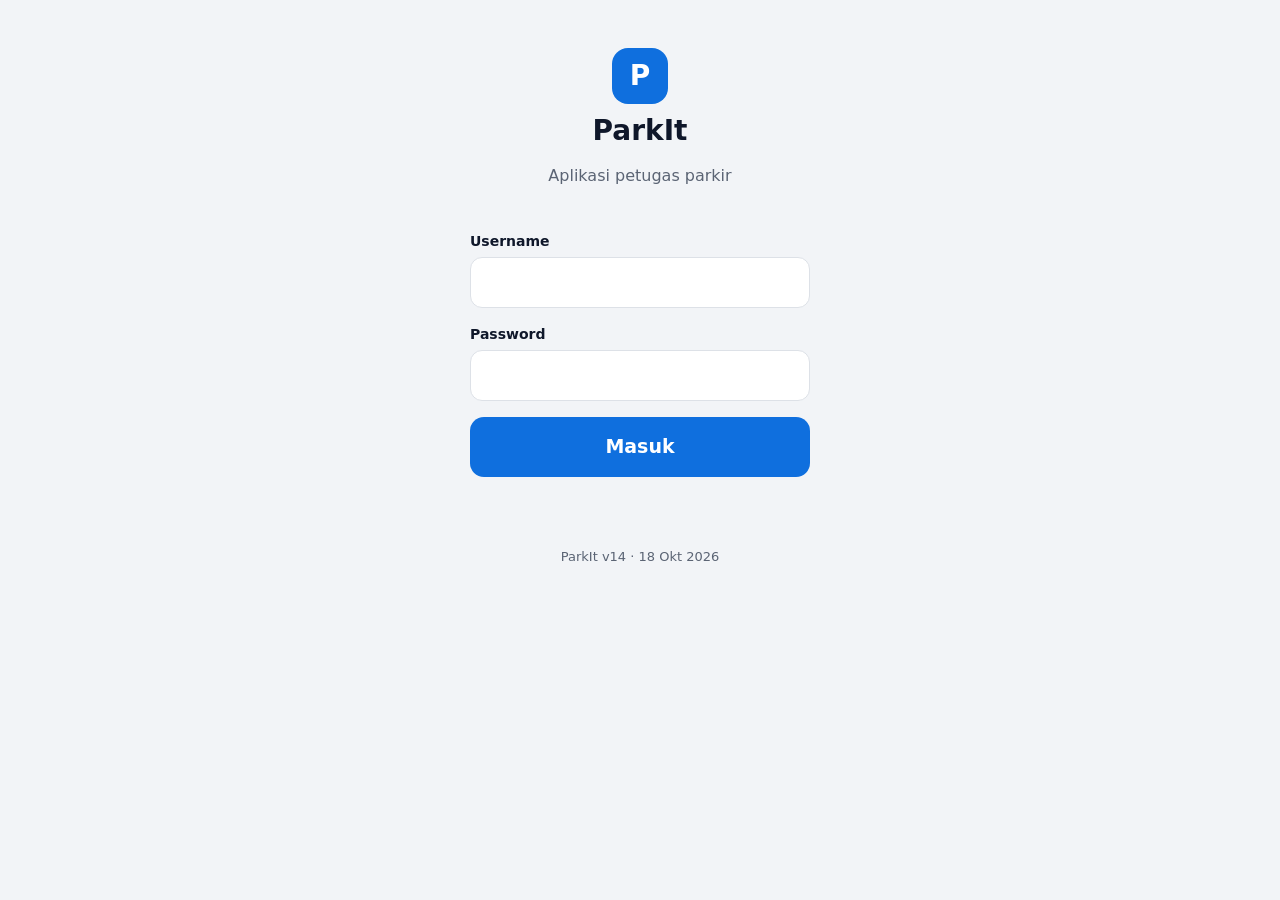
==== commit 1c8a2287: "Tindak lanjut selisih setoran & daftar Pos/Gerbang Tindak lanjut selisih setoran (Admin -> Shift & S" ====
--- a/pwa/index.html
+++ b/pwa/index.html
@@ -9,8 +9,8 @@
 <link rel="manifest" href="manifest.webmanifest">
 <link rel="icon" href="icons/icon.svg">
 <link rel="apple-touch-icon" href="icons/icon-192.png">
-<link rel="stylesheet" href="struk.css?v=13">
-<link rel="stylesheet" href="app.css?v=13">
+<link rel="stylesheet" href="struk.css?v=14">
+<link rel="stylesheet" href="app.css?v=14">
 </head>
 <body>
 
@@ -32,14 +32,19 @@
     <p class="muted">Halo, <b id="pos-nama-petugas"></b></p>
     <h2 class="h-big">Pilih pos untuk memulai shift</h2>
     <form id="f-pos" class="stack">
-      <div class="pos-pick">
-        <label class="pos-card masuk"><input type="radio" name="pos" value="masuk" required>
-          <span class="pos-ic">⬇</span><b>Pos Masuk</b><small>Foto plat, cetak tiket</small></label>
-        <label class="pos-card keluar"><input type="radio" name="pos" value="keluar" required>
-          <span class="pos-ic">⬆</span><b>Pos Keluar</b><small>Scan tiket, terima bayar</small></label>
-      </div>
-      <label class="field">Nama pos / gerbang<input name="pos_nama" placeholder="mis. Gerbang Utara" maxlength="50"></label>
-      <button class="btn primary xl">Buka Shift</button>
+      <!-- Daftar pos dari admin (Pos & Gerbang) -->
+      <div id="pos-daftar" class="pos-daftar" hidden></div>
+      <!-- Cara lama: dipakai bila admin belum membuat daftar pos -->
+      <div id="pos-lama" class="stack">
+        <div class="pos-pick">
+          <label class="pos-card masuk"><input type="radio" name="pos" value="masuk">
+            <span class="pos-ic">⬇</span><b>Pos Masuk</b><small>Foto plat, cetak tiket</small></label>
+          <label class="pos-card keluar"><input type="radio" name="pos" value="keluar">
+            <span class="pos-ic">⬆</span><b>Pos Keluar</b><small>Scan tiket, terima bayar</small></label>
+        </div>
+        <label class="field">Nama pos / gerbang<input name="pos_nama" placeholder="mis. Gerbang Utara" maxlength="50"></label>
+      </div>
+      <button class="btn primary xl" id="btn-buka-shift">Buka Shift</button>
     </form>
     <button class="btn ghost block" id="btn-logout-pos" style="margin-top:24px">Keluar akun</button>
   </div>
@@ -188,11 +193,11 @@
 
 <script src="vendor/qrcode.js"></script>
 <script src="vendor/html5-qrcode.min.js"></script>
-<script src="versi.js?v=13"></script>
+<script src="versi.js?v=14"></script>
 <script src="js/tarif.js"></script>
-<script src="js/resi.js?v=13"></script>
-<script src="js/printer.js?v=13"></script>
+<script src="js/resi.js?v=14"></script>
+<script src="js/printer.js?v=14"></script>
 <script src="js/outbox.js"></script>
-<script src="js/app.js?v=13"></script>
+<script src="js/app.js?v=14"></script>
 </body>
 </html>
--- a/pwa/app.css
+++ b/pwa/app.css
@@ -221,3 +221,19 @@
 .banner-printer span { flex: 1; min-width: 0; }
 .banner-printer button { flex: none; border: 0; border-radius: 9px; padding: 8px 12px; font: inherit; font-weight: 700; background: rgba(0,0,0,.12); color: inherit; min-height: 38px; }
 .banner-printer.info { background: #dcebff; color: #0b4a9e; }
+
+/* Pilih pos dari daftar admin */
+.pos-daftar { display: grid; gap: 18px; }
+.pos-grup { display: grid; gap: 10px; }
+.pos-grup h3 { font-size: 14px; color: var(--muted); text-transform: uppercase; letter-spacing: .05em; margin: 0; }
+.pos-item { position: relative; display: flex; gap: 14px; align-items: center; background: var(--surface); border: 2px solid var(--border); border-radius: 16px; padding: 14px; cursor: pointer; }
+.pos-item input { position: absolute; opacity: 0; }
+.pos-item .pos-ic { margin: 0; flex: none; }
+.pos-item.masuk .pos-ic { background: #0f6fde; }
+.pos-item.keluar .pos-ic { background: #0e8a5f; }
+.pos-item .pos-info { display: grid; gap: 2px; min-width: 0; }
+.pos-item b { font-size: 17px; }
+.pos-item small { color: var(--muted); }
+.pos-item em { font-style: normal; font-size: 12.5px; font-weight: 700; color: var(--warn); }
+.pos-item:has(input:checked) { border-color: var(--text); box-shadow: 0 0 0 2px var(--text) inset; }
+.pos-item:has(input:focus-visible) { outline: 3px solid var(--primary); outline-offset: 2px; }
